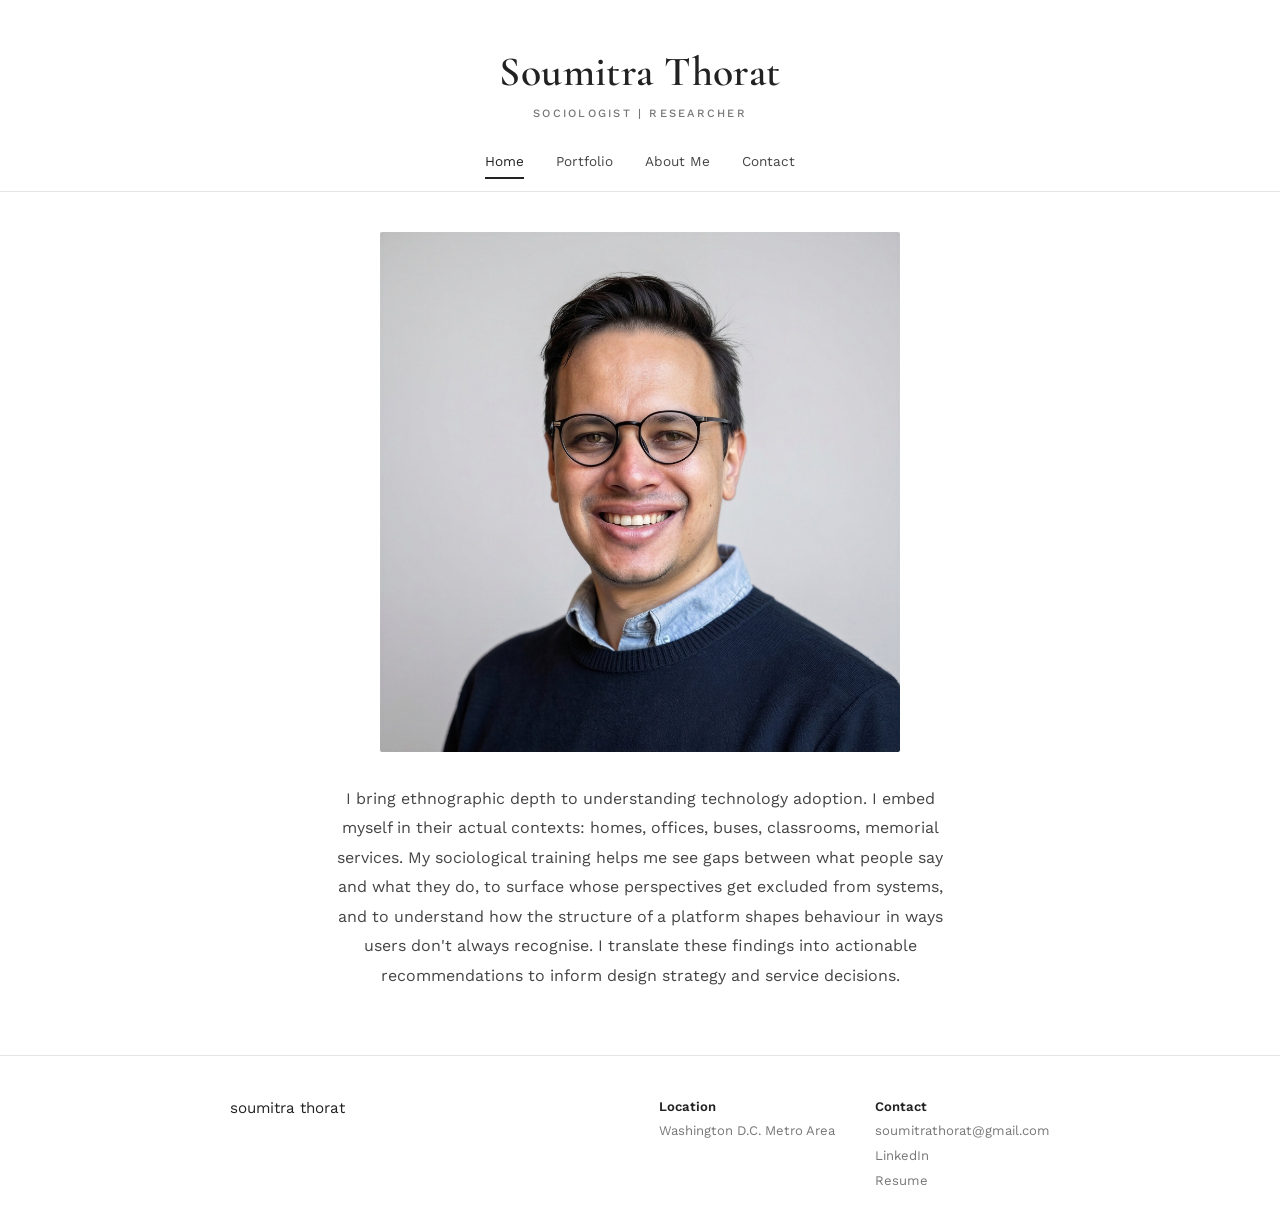
==== index.html @ 0c3f9c9c "Add files via upload" ====
<!DOCTYPE html>
<html lang="en">
<head>
  <meta charset="UTF-8">
  <meta name="viewport" content="width=device-width, initial-scale=1.0">
  <title>soumitra thorat</title>
  <meta name="description" content="Soumitra Thorat, Sociologist and Researcher.">
  <link rel="preconnect" href="https://fonts.googleapis.com">
  <link rel="preconnect" href="https://fonts.gstatic.com" crossorigin>
  <link href="https://fonts.googleapis.com/css2?family=Cormorant+Garamond:ital,wght@0,400;0,500;0,600;0,700;1,400&family=Work+Sans:wght@300;400;500;600&display=swap" rel="stylesheet">
  <link rel="stylesheet" href="css/style.css">
</head>
<body>
  <header class="site-header">
    <a href="index.html" class="site-header__name">Soumitra Thorat</a>
    <p class="site-header__tagline">SOCIOLOGIST | RESEARCHER</p>
  </header>

  <nav class="nav" id="nav">
    <button class="nav__toggle" id="navToggle" aria-label="Toggle navigation" aria-expanded="false">Menu</button>
    <ul class="nav__list" id="navLinks">
      <li><a href="index.html" class="nav__link nav__link--active">Home</a></li>
      <li><a href="portfolio.html" class="nav__link">Portfolio</a></li>
      <li><a href="about-me.html" class="nav__link">About Me</a></li>
      <li><a href="contact.html" class="nav__link">Contact</a></li>
    </ul>
  </nav>

  <main class="main">
    <div class="about">
      <div class="about__photo">
        <img src="assets/headshot-light.jpg" alt="Soumitra Thorat" class="about__img">
      </div>
      <div class="about__text">
        <p>I bring ethnographic depth to understanding technology adoption. I embed myself in their actual contexts: homes, offices, buses, classrooms, memorial services. My sociological training helps me see gaps between what people say and what they do, to surface whose perspectives get excluded from systems, and to understand how the structure of a platform shapes behaviour in ways users don't always recognise. I translate these findings into actionable recommendations to inform design strategy and service decisions.</p>
      </div>
    </div>
  </main>

    <footer class="footer">
    <div class="footer__inner">
      <span class="footer__name">soumitra thorat</span>
      <div class="footer__info">
        <div class="footer__col">
          <span class="footer__label">Location</span>
          <span class="footer__value">Washington D.C. Metro Area</span>
        </div>
        <div class="footer__col">
          <span class="footer__label">Contact</span>
          <a href="mailto:soumitrathorat@gmail.com" class="footer__link">soumitrathorat@gmail.com</a>
          <a href="https://www.linkedin.com/in/soumitrathorat/" target="_blank" rel="noopener" class="footer__link">LinkedIn</a>
          <a href="assets/Soumitra_Resume.pdf" target="_blank" rel="noopener" class="footer__link">Resume</a>
        </div>
      </div>
    </div>
  </footer>

  <script src="js/main.js"></script>
</body>
</html>
---- css/style.css ----
/* ===================================
   SOUMITRA THORAT — PORTFOLIO
   Clean, centered, Rachel Fleming-style
   =================================== */

*, *::before, *::after {
  margin: 0; padding: 0; box-sizing: border-box;
}

:root {
  --c-bg: #FFFFFF;
  --c-text: #222222;
  --c-text-mid: #444444;
  --c-text-muted: #777777;
  --c-text-light: #AAAAAA;
  --c-accent: #C0392B;
  --c-border: #E5E5E5;
  --c-surface: #F9F9F9;

  --f-serif: 'Cormorant Garamond', Georgia, serif;
  --f-sans: 'Work Sans', -apple-system, sans-serif;

  --max-w: 820px;
  --page-pad: clamp(1.25rem, 5vw, 2.5rem);
}

html { scroll-behavior: smooth; -webkit-font-smoothing: antialiased; }

body {
  font-family: var(--f-sans);
  font-size: 1rem;
  line-height: 1.7;
  color: var(--c-text);
  background: var(--c-bg);
}

.container {
  max-width: var(--max-w);
  margin: 0 auto;
}

/* === SITE HEADER === */
.site-header {
  text-align: center;
  padding: 3rem var(--page-pad) 0.5rem;
}

.site-header__name {
  font-family: var(--f-serif);
  font-size: clamp(1.8rem, 4vw, 2.6rem);
  font-weight: 600;
  color: var(--c-text);
  text-decoration: none;
  letter-spacing: 0.01em;
  display: block;
  line-height: 1.2;
}

.site-header__tagline {
  font-family: var(--f-sans);
  font-size: 0.7rem;
  font-weight: 500;
  letter-spacing: 0.2em;
  color: var(--c-text-muted);
  margin-top: 0.4rem;
}

/* === NAVIGATION === */
.nav {
  text-align: center;
  padding: 1rem var(--page-pad) 0;
  border-bottom: 1px solid var(--c-border);
  margin-bottom: 0;
}

.nav__toggle {
  display: none;
  font-family: var(--f-sans);
  font-size: 0.85rem;
  background: none;
  border: 1px solid var(--c-border);
  padding: 0.5rem 1.25rem;
  cursor: pointer;
  color: var(--c-text);
  letter-spacing: 0.05em;
  position: relative;
  z-index: 1000;
  width: 100%;
  max-width: 150px;
}

.nav__list {
  list-style: none;
  display: flex;
  justify-content: center;
  gap: 2rem;
  padding-bottom: 1rem;
}

.nav__link {
  font-family: var(--f-sans);
  font-size: 0.85rem;
  font-weight: 400;
  color: var(--c-text-mid);
  text-decoration: none;
  padding-bottom: 0.5rem;
  border-bottom: 2px solid transparent;
  transition: color 0.2s, border-color 0.2s;
}

.nav__link:hover {
  color: var(--c-text);
}

.nav__link--active {
  color: var(--c-text);
  border-bottom-color: var(--c-text);
}

/* === MAIN === */
.main {
  max-width: var(--max-w);
  margin: 0 auto;
  padding: 2.5rem var(--page-pad) 4rem;
}

/* === ABOUT (Home) === */
.about {
  display: flex;
  flex-direction: column;
  align-items: center;
  gap: 2rem;
}

.about__photo {
  width: 100%;
  max-width: 520px;
}

.about__img {
  width: 100%;
  height: auto;
  display: block;
  border-radius: 2px;
}

.about__text p {
  font-family: var(--f-sans);
  font-size: 1rem;
  line-height: 1.85;
  color: var(--c-text-mid);
  text-align: center;
  max-width: 620px;
  margin: 0 auto;
}

/* === PORTFOLIO === */
.portfolio {
  display: flex;
  flex-direction: column;
  gap: 3rem;
}

.portfolio__item {
  padding-bottom: 3rem;
  border-bottom: 1px solid var(--c-border);
}

.portfolio__item:last-child {
  border-bottom: none;
  padding-bottom: 0;
}

.portfolio__title {
  font-family: var(--f-serif);
  font-size: 1.4rem;
  font-weight: 600;
  color: var(--c-text);
  text-decoration: none;
  line-height: 1.35;
  display: inline-block;
  border-bottom: 1px solid transparent;
  transition: border-color 0.2s;
}

.portfolio__title:hover {
  border-bottom-color: var(--c-text);
}

.portfolio__date {
  font-size: 0.8rem;
  font-weight: 500;
  color: var(--c-text-light);
  margin-top: 0.25rem;
  margin-bottom: 0.75rem;
}

.portfolio__desc {
  font-size: 0.93rem;
  color: var(--c-text-mid);
  line-height: 1.75;
  max-width: 660px;
}

/* === CONTACT === */
.contact {
  max-width: 600px;
}

.contact__layout {
  display: grid;
  grid-template-columns: 1fr 1fr;
  gap: 2rem;
  max-width: 1000px;
  margin: 0 auto;
}

.contact__direct-block {
  margin-bottom: 2rem;
}

.contact__eyebrow {
  font-size: 0.82rem;
  color: var(--c-text-muted);
  text-transform: uppercase;
  letter-spacing: 0.5px;
  margin: 0 0 1rem 0;
}

.contact__link {
  color: var(--c-text);
  text-decoration: underline;
  font-size: 0.95rem;
}

.contact__heading {
  font-family: var(--f-serif);
  font-size: 2rem;
  font-weight: 600;
  margin-bottom: 0.75rem;
}

.contact__text {
  font-size: 0.95rem;
  color: var(--c-text-muted);
  margin-bottom: 2rem;
  line-height: 1.7;
}

.contact__form {
  display: flex;
  flex-direction: column;
  gap: 1.25rem;
}

.contact__row {
  display: grid;
  grid-template-columns: 1fr 1fr;
  gap: 1.25rem;
}

.contact__field {
  display: flex;
  flex-direction: column;
  gap: 0.3rem;
}

.contact__field label {
  font-size: 0.82rem;
  font-weight: 500;
  color: var(--c-text);
}

.contact__field label span {
  font-weight: 400;
  color: var(--c-text-light);
  font-size: 0.75rem;
}

.contact__field input,
.contact__field textarea {
  font-family: var(--f-sans);
  font-size: 0.95rem;
  padding: 0.6rem 0.75rem;
  border: 1px solid var(--c-border);
  border-radius: 20px;
  outline: none;
  transition: border-color 0.2s;
  color: var(--c-text);
  background: var(--c-bg);
}

.contact__field textarea {
  border-radius: 12px;
  resize: vertical;
}

.contact__field input:focus,
.contact__field textarea:focus {
  border-color: var(--c-text);
}

.contact__submit {
  font-family: var(--f-sans);
  font-size: 0.8rem;
  font-weight: 500;
  letter-spacing: 0.18em;
  color: var(--c-accent);
  background: none;
  border: none;
  cursor: pointer;
  text-align: left;
  padding: 0.5rem 0;
  width: fit-content;
  transition: opacity 0.2s;
}

.contact__submit:hover { opacity: 0.65; }

/* === CASE STUDY === */
.case-study {
  max-width: var(--max-w);
  margin: 0 auto;
  padding: 2.5rem var(--page-pad) 4rem;
}

.cs__header { margin-bottom: 2.5rem; }

.cs__label {
  font-size: 0.7rem;
  font-weight: 500;
  letter-spacing: 0.14em;
  text-transform: uppercase;
  color: var(--c-text-light);
  margin-bottom: 1.25rem;
}

.cs__lede {
  font-size: 1.02rem;
  line-height: 1.85;
  color: var(--c-text-mid);
}

.cs__meta {
  display: grid;
  grid-template-columns: repeat(4, 1fr);
  gap: 1.5rem;
  padding: 1.75rem 0;
  border-top: 1px solid var(--c-border);
  border-bottom: 1px solid var(--c-border);
  margin-bottom: 3rem;
}

.cs__meta-label {
  display: block;
  font-size: 0.7rem;
  font-weight: 600;
  letter-spacing: 0.06em;
  text-transform: uppercase;
  color: var(--c-text-light);
  margin-bottom: 0.25rem;
}

.cs__meta-value {
  font-size: 0.88rem;
  color: var(--c-text-mid);
  line-height: 1.5;
}

.cs__section { margin-bottom: 3rem; }

.cs__heading {
  font-family: var(--f-serif);
  font-size: 1.5rem;
  font-weight: 700;
  margin-bottom: 1rem;
}

.cs__section p {
  font-size: 0.95rem;
  line-height: 1.85;
  color: var(--c-text-mid);
  margin-bottom: 0.85rem;
}

.cs__section em { font-weight: 600; }

.cs__question {
  font-family: var(--f-serif);
  font-size: 1.25rem;
  font-style: italic;
  line-height: 1.6;
  color: var(--c-text);
  border: none;
  padding: 2rem 0;
  margin: 1.5rem auto;
  max-width: 620px;
  text-align: center;
}

.cs__approach-grid {
  display: grid;
  grid-template-columns: 1fr 1fr;
  gap: 1.5rem;
  margin-top: 1rem;
}

.cs__approach-item {
  padding: 1.25rem;
  background: var(--c-surface);
  border-radius: 3px;
}

.cs__approach-item h3 {
  font-family: var(--f-sans);
  font-size: 0.9rem;
  font-weight: 600;
  margin-bottom: 0.4rem;
}

.cs__approach-item p {
  font-size: 0.85rem;
  color: var(--c-text-muted);
  line-height: 1.65;
  margin-bottom: 0;
}

/* Task list */
.cs__task-list {
  list-style: none;
  padding: 0;
  margin-top: 0.5rem;
}

.cs__task-list li {
  font-size: 0.92rem;
  color: var(--c-text-mid);
  padding: 0.35rem 0 0.35rem 1.1rem;
  position: relative;
  line-height: 1.7;
}

.cs__task-list li::before {
  content: '•';
  position: absolute;
  left: 0;
  color: var(--c-text);
  font-weight: 700;
}

/* Subheadings within sections */
.cs__subheading {
  font-family: var(--f-sans);
  font-size: 1rem;
  font-weight: 600;
  margin-top: 2rem;
  margin-bottom: 0.6rem;
}

.cs__findings { display: flex; flex-direction: column; gap: 2.25rem; }

.cs__finding h3 {
  font-family: var(--f-sans);
  font-size: 1rem;
  font-weight: 600;
  margin-bottom: 0.6rem;
  line-height: 1.45;
}

.cs__finding p { font-size: 0.92rem; }

.cs__finding ul { list-style: none; padding: 0; margin-top: 0.6rem; }

.cs__finding li {
  font-size: 0.88rem;
  color: var(--c-text-muted);
  padding: 0.3rem 0 0.3rem 1.1rem;
  position: relative;
  line-height: 1.65;
}

.cs__finding li::before {
  content: '•';
  position: absolute;
  left: 0;
  color: var(--c-text);
  font-weight: 700;
}

.cs__recs {
  display: grid;
  grid-template-columns: 1fr 1fr;
  gap: 1.5rem;
}

.cs__rec {
  padding: 1.25rem;
  background: var(--c-surface);
  border-radius: 3px;
}

.cs__rec h3 {
  font-family: var(--f-sans);
  font-size: 0.9rem;
  font-weight: 700;
  margin-bottom: 0.4rem;
  line-height: 1.4;
}

.cs__rec p {
  font-size: 0.85rem;
  color: var(--c-text-muted);
  line-height: 1.65;
  margin-bottom: 0;
}

/* Figures */
.cs__figure {
  margin: 2rem 0;
}

.cs__img {
  width: 100%;
  height: auto;
  display: block;
  border-radius: 3px;
}

.cs__caption {
  font-size: 0.8rem;
  color: var(--c-text-light);
  margin-top: 0.5rem;
  line-height: 1.5;
  font-style: italic;
}

/* Persona grid */
.cs__persona-grid {
  display: grid;
  grid-template-columns: 1fr 1fr;
  gap: 1.25rem;
  margin-top: 1rem;
}

.cs__persona {
  padding: 1.25rem;
  background: var(--c-surface);
  border-radius: 3px;
  border-left: 3px solid var(--c-border);
}

.cs__persona h3 {
  font-family: var(--f-serif);
  font-size: 1.05rem;
  font-weight: 600;
  margin-bottom: 0.15rem;
}

.cs__persona-role {
  font-size: 0.75rem;
  font-weight: 500;
  letter-spacing: 0.04em;
  text-transform: uppercase;
  color: var(--c-text-light);
  margin-bottom: 0.5rem !important;
}

.cs__persona p {
  font-size: 0.85rem;
  color: var(--c-text-muted);
  line-height: 1.6;
  margin-bottom: 0;
}

@media (max-width: 640px) {
  .cs__persona-grid { grid-template-columns: 1fr; }
}

.cs__placeholder-note {
  font-style: italic;
  color: var(--c-text-light);
  padding: 3rem 0;
}

.cs__nav {
  display: flex;
  justify-content: space-between;
  padding: 1.5rem 0;
  border-top: 1px solid var(--c-border);
  margin-top: 2rem;
}

.cs__nav-link {
  font-size: 0.88rem;
  color: var(--c-text);
  text-decoration: none;
  font-weight: 500;
  transition: color 0.2s;
}

.cs__nav-link:hover { color: var(--c-text-muted); }

/* === FOOTER === */
.footer {
  border-top: 1px solid var(--c-border);
  padding: 2.5rem var(--page-pad);
}

.footer__inner {
  max-width: var(--max-w);
  margin: 0 auto;
  display: flex;
  justify-content: space-between;
  align-items: start;
  gap: 2rem;
}

.footer__name {
  font-family: var(--f-sans);
  font-size: 0.95rem;
  color: var(--c-text);
}

.footer__info {
  display: flex;
  gap: 2.5rem;
}

.footer__col {
  display: flex;
  flex-direction: column;
  gap: 0.15rem;
}

.footer__label {
  font-size: 0.82rem;
  font-weight: 600;
  color: var(--c-text);
}

.footer__value {
  font-size: 0.82rem;
  color: var(--c-text-muted);
}

.footer__link {
  font-size: 0.82rem;
  color: var(--c-text-muted);
  text-decoration: none;
  transition: color 0.2s;
}

.footer__link:hover { color: var(--c-text); }

/* === RESPONSIVE === */
@media (max-width: 640px) {
  .nav__toggle { display: block; margin: 0 auto 0.75rem; }

  .nav__list {
    display: none;
    flex-direction: column;
    gap: 0.75rem;
    padding-bottom: 1rem;
  }

  .nav__list--open { display: flex; }

  .cs__meta { grid-template-columns: 1fr 1fr; }
  .cs__approach-grid { grid-template-columns: 1fr; }
  .cs__recs { grid-template-columns: 1fr; }
  .contact__row { grid-template-columns: 1fr; }
  .cs__nav { flex-direction: column; gap: 0.75rem; }
  .contact__layout { grid-template-columns: 1fr; }

  .footer__inner { flex-direction: column; gap: 1.5rem; }
  .footer__info { flex-direction: column; gap: 1rem; }
}
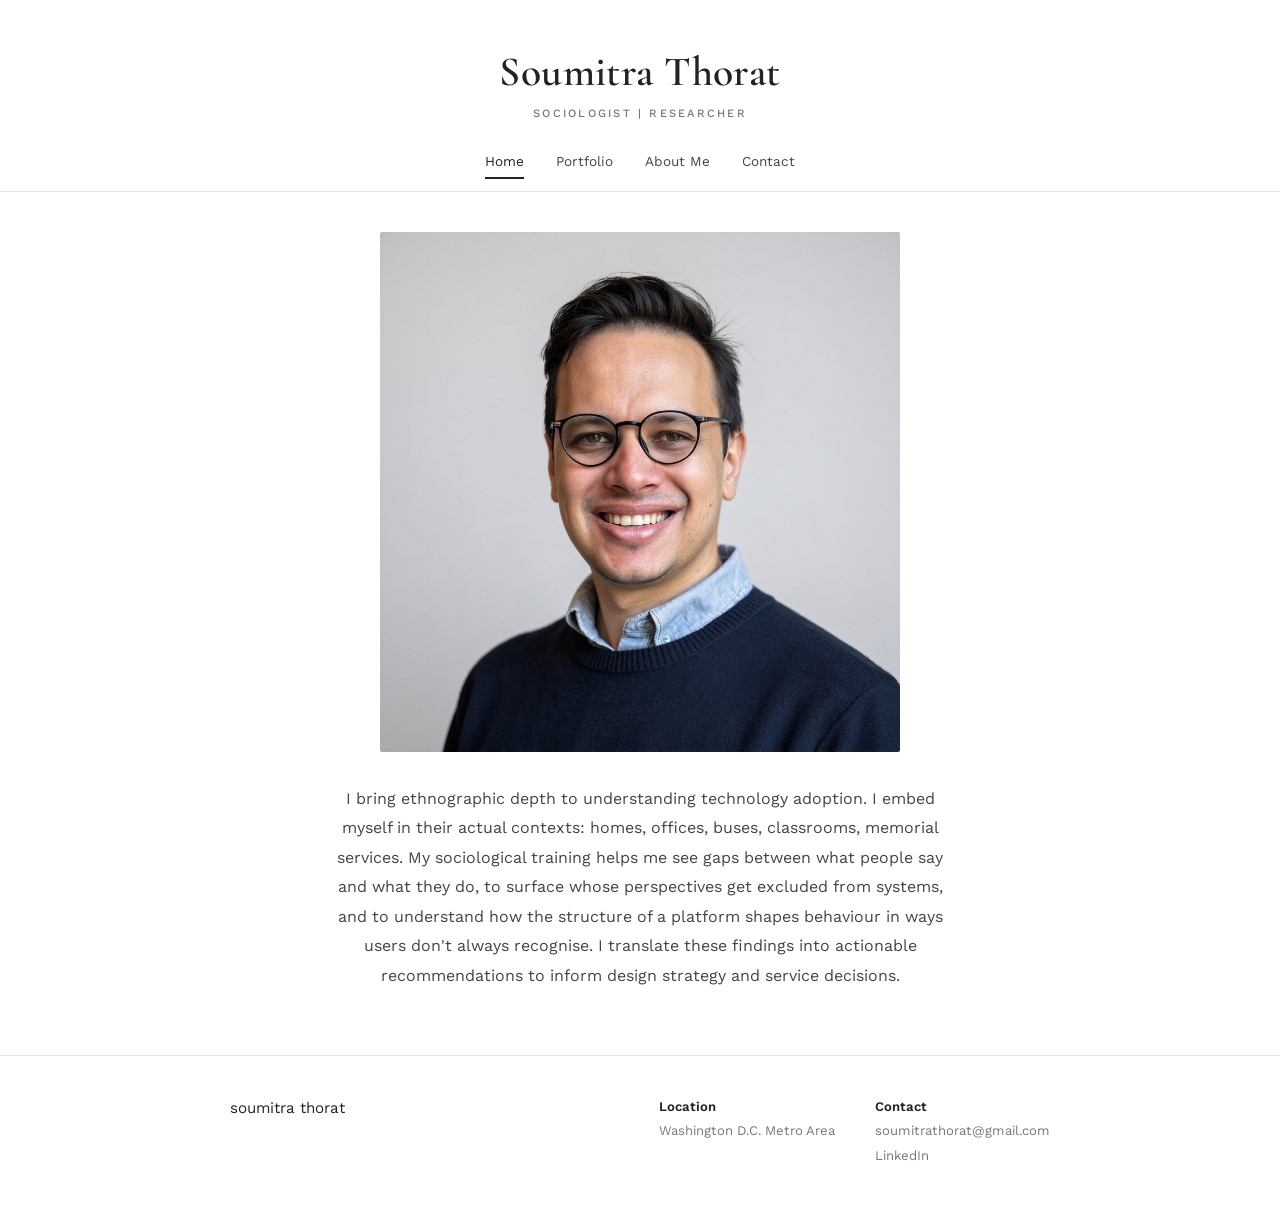
==== commit df401822: "Add files via upload" ====
--- a/index.html
+++ b/index.html
@@ -3,7 +3,7 @@
 <head>
   <meta charset="UTF-8">
   <meta name="viewport" content="width=device-width, initial-scale=1.0">
-  <title>soumitra thorat</title>
+  <title>Soumitra Thorat</title>
   <meta name="description" content="Soumitra Thorat, Sociologist and Researcher.">
   <link rel="preconnect" href="https://fonts.googleapis.com">
   <link rel="preconnect" href="https://fonts.gstatic.com" crossorigin>
@@ -32,7 +32,7 @@
         <img src="assets/headshot-light.jpg" alt="Soumitra Thorat" class="about__img">
       </div>
       <div class="about__text">
-        <p>I bring ethnographic depth to understanding technology adoption. I embed myself in their actual contexts: homes, offices, buses, classrooms, memorial services. My sociological training helps me see gaps between what people say and what they do, to surface whose perspectives get excluded from systems, and to understand how the structure of a platform shapes behaviour in ways users don't always recognise. I translate these findings into actionable recommendations to inform design strategy and service decisions.</p>
+        <p class="home-intro">I bring ethnographic depth to understanding technology adoption. I embed myself in their actual contexts: homes, offices, buses, classrooms, memorial services. My sociological training helps me see gaps between what people say and what they do, to surface whose perspectives get excluded from systems, and to understand how the structure of a platform shapes behaviour in ways users don't always recognise. I translate these findings into actionable recommendations to inform design strategy and service decisions.</p>
       </div>
     </div>
   </main>
@@ -49,7 +49,6 @@
           <span class="footer__label">Contact</span>
           <a href="mailto:soumitrathorat@gmail.com" class="footer__link">soumitrathorat@gmail.com</a>
           <a href="https://www.linkedin.com/in/soumitrathorat/" target="_blank" rel="noopener" class="footer__link">LinkedIn</a>
-          <a href="assets/Soumitra_Resume.pdf" target="_blank" rel="noopener" class="footer__link">Resume</a>
         </div>
       </div>
     </div>
--- a/css/style.css
+++ b/css/style.css
@@ -152,6 +152,10 @@
   text-align: center;
   max-width: 620px;
   margin: 0 auto;
+}
+
+.home-intro {
+  text-align: justify;
 }
 
 /* === PORTFOLIO === */
